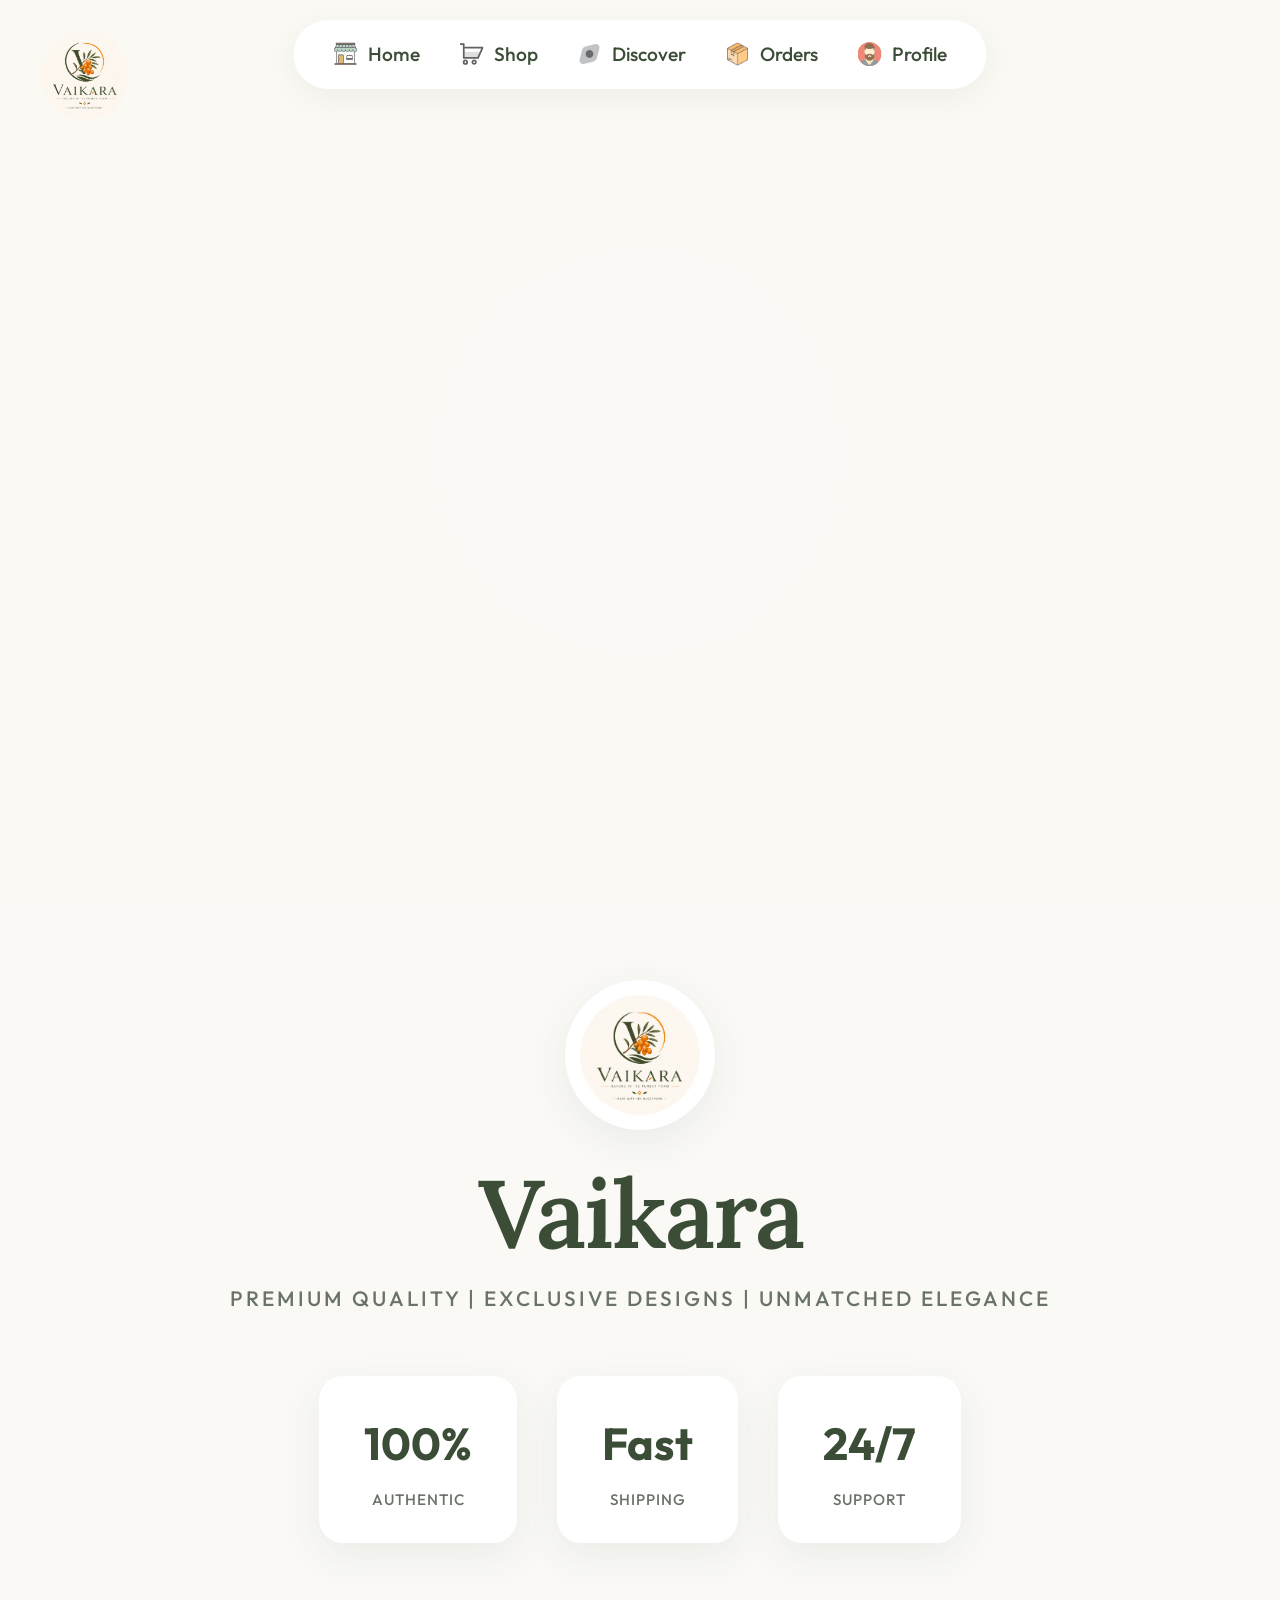
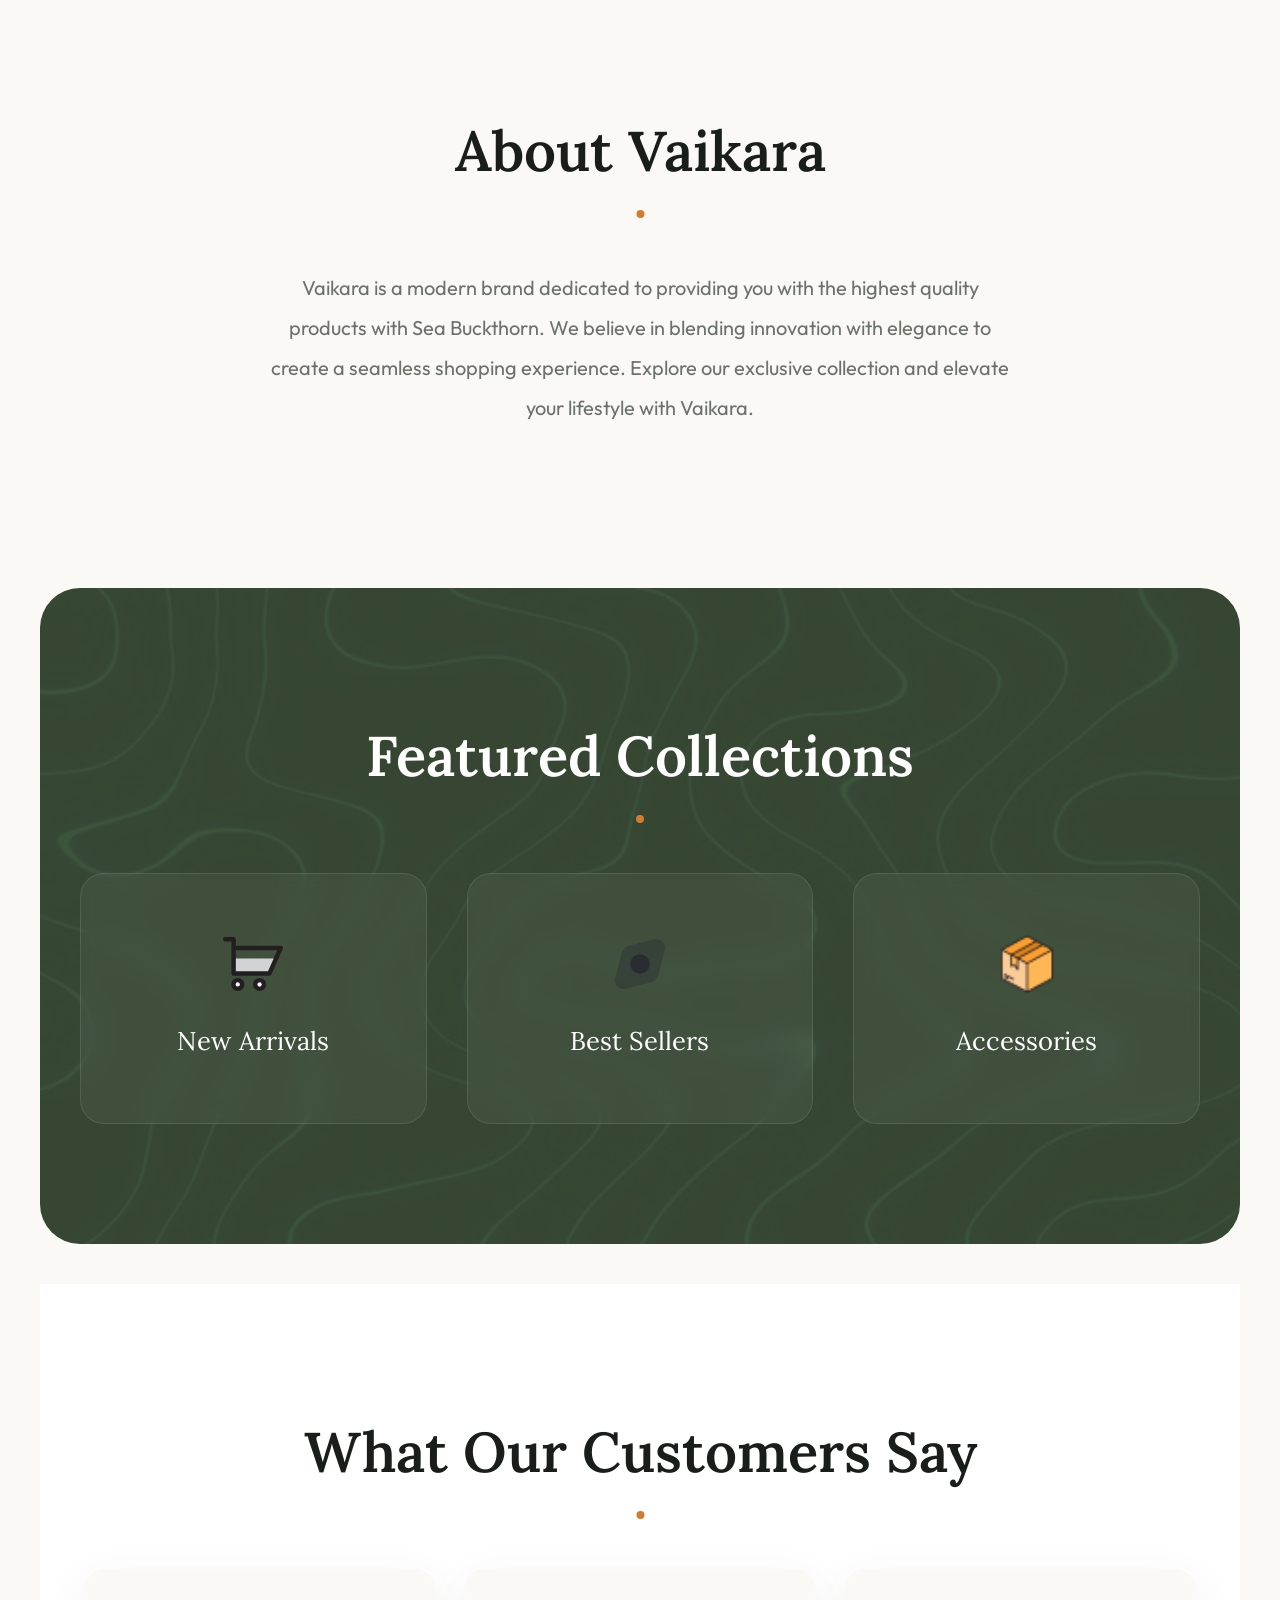
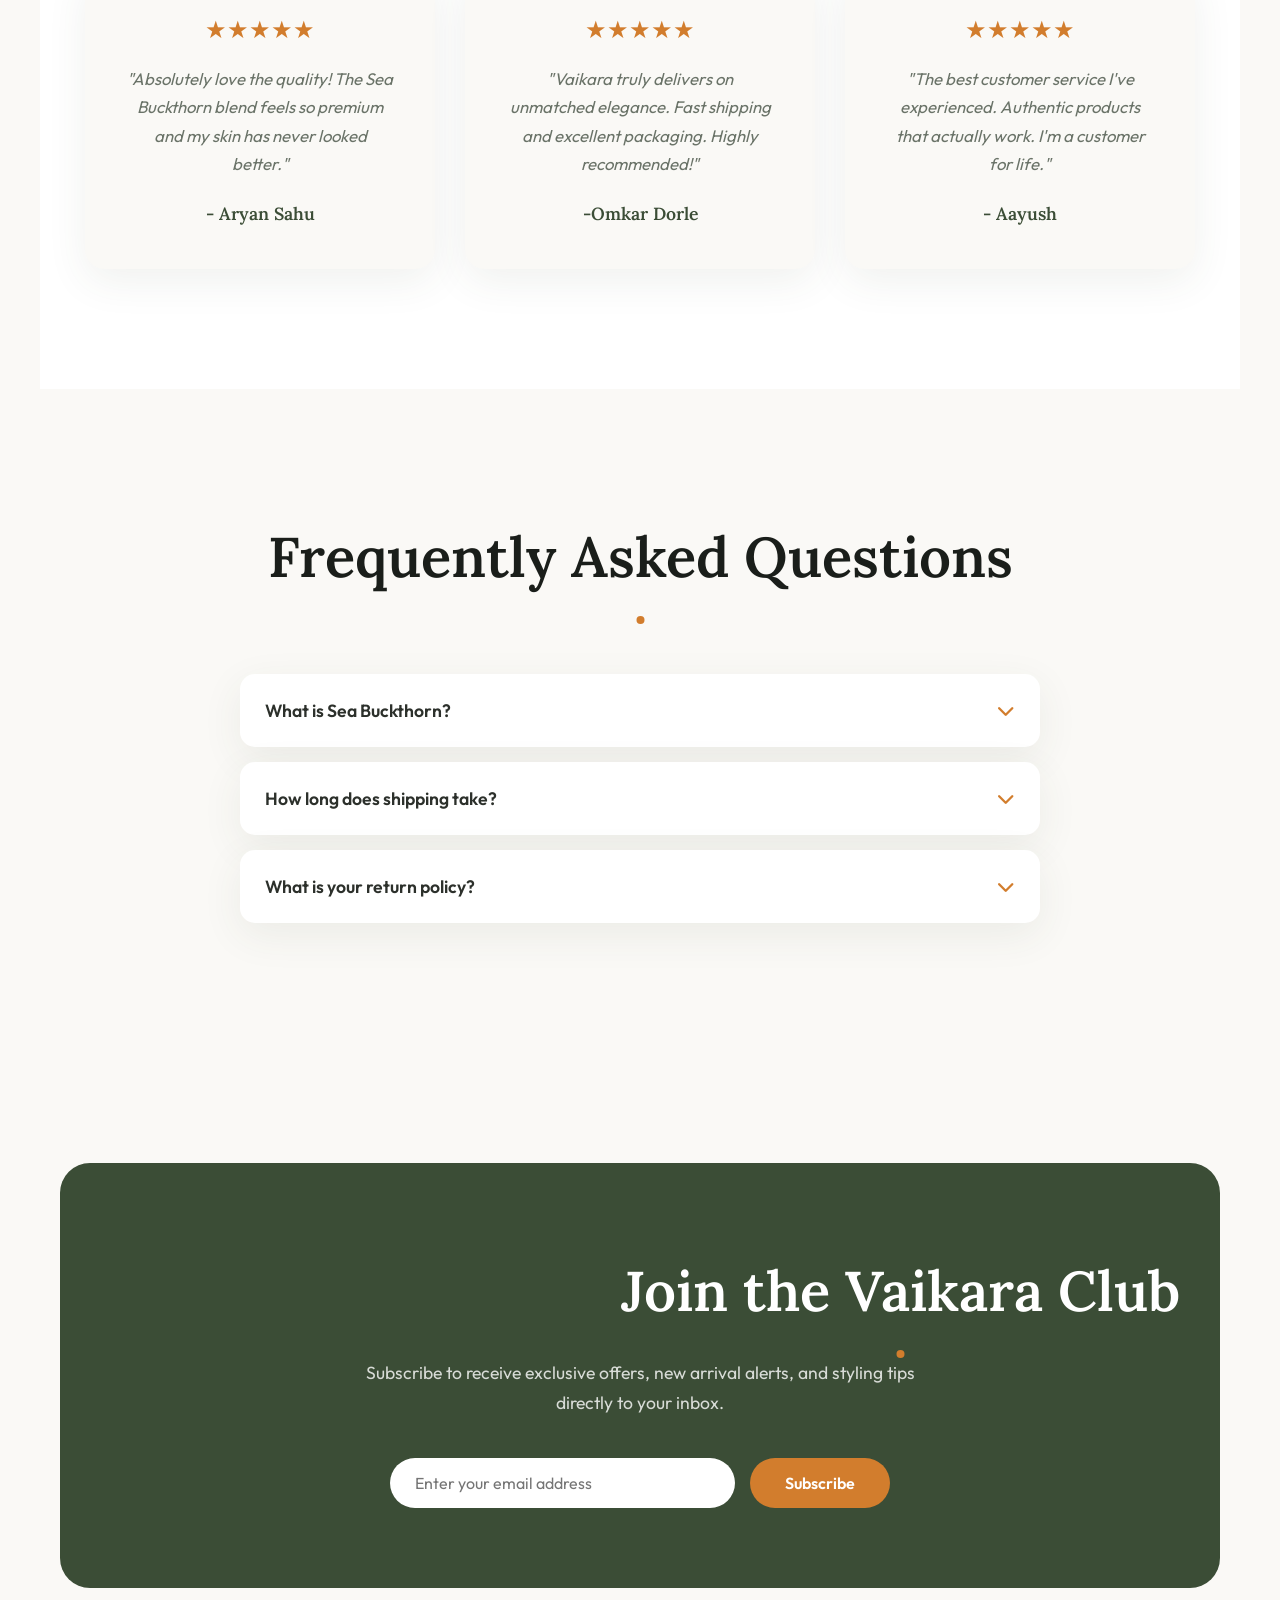
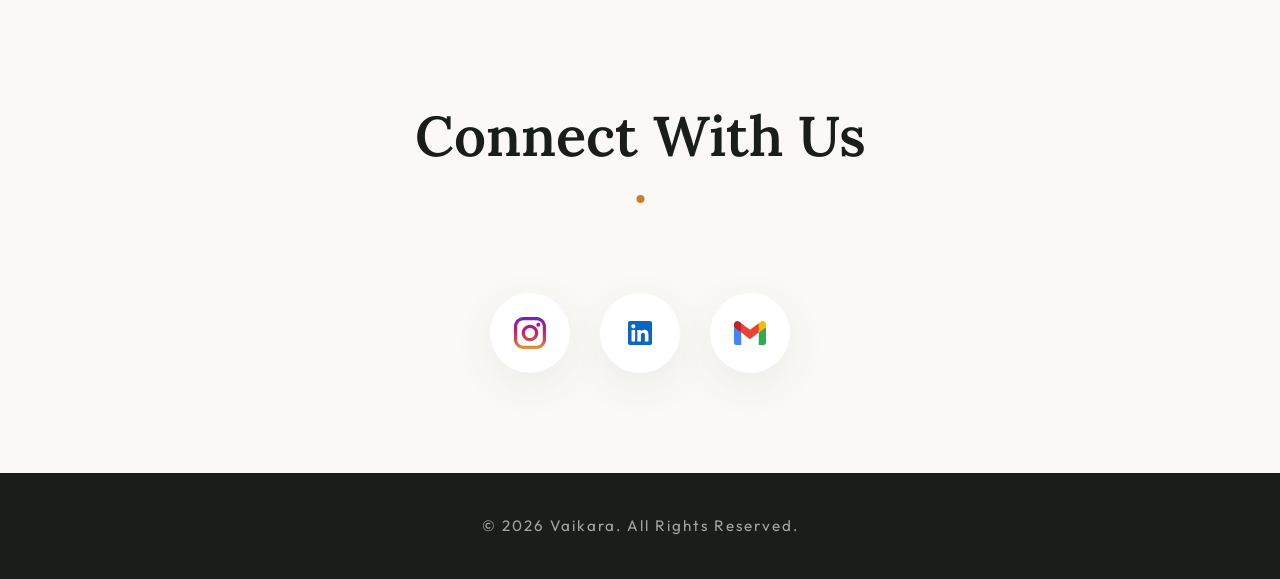
==== index.html @ f772a166 "Initial commit" ====
<!DOCTYPE html>
<html lang="en">

<head>
    <meta charset="UTF-8">
    <meta name="viewport" content="width=device-width, initial-scale=1.0">
    <title>Vaikara</title>
    <link rel="stylesheet" href="css/style2.css">
    <link rel="stylesheet" href="https://cdnjs.cloudflare.com/ajax/libs/font-awesome/6.5.1/css/all.min.css">
    <link rel="icon" type="image/png" href="assets/images/Vaikara.png">
</head>

<body>
    <div class="corner-logo">
        <a href="index.html"><img src="assets/images/Vaikara.png" alt="1n Logo"></a>
    </div>




    <header>
        <video src="assets/Video/Video1.mp4" class="header-bg" autoplay loop muted playsinline></video>
        <nav class="navbar">


            <ul class="nav-links">

                <li>
                    <a href="index.html">
                        <img src="assets/icons/shop2.svg" alt="Home">
                        <span>Home</span>
                    </a>
                </li>
                <li>
                    <a href="shop.html">
                        <img src="assets/icons/shop.svg" alt="Home">
                        <span>Shop</span>
                    </a>
                </li>
                <li>
                    <a href="assets/documents/project1.pdf" target="_blank">
                        <img src="assets/icons/discover.svg" alt="Home">
                        <span>Discover</span>
                    </a>
                </li>
                <li>
                    <a>
                        <img src="assets/icons/order.png" alt="Home">
                        <span>Orders</span>
                    </a>
                </li>
                <li>
                    <a>
                        <img src="assets/icons/Profile.svg" alt="Home">
                        <span>Profile</span>
                    </a>
                </li>


            </ul>

    </header>

    <section class="hero-content">
        <img src="assets/images/Vaikara.png" alt="Vaikara" class="profile-pic"
            style="border-radius: 0; padding: 10px; background: rgba(255,255,255,0.8);">

        <h1>Vaikara</h1>
        <p>Premium Quality | Exclusive Designs | Unmatched Elegance</p>
        <div class="stats">
            <div>
                <h3>100%</h3>
                <p>Authentic</p>
            </div>

            <div>
                <h3>Fast</h3>
                <p>Shipping</p>
            </div>

            <div>
                <h3>24/7</h3>
                <p>Support</p>
            </div>
        </div>
    </section>

    <!-- About Vaikara -->
    <section id="about">
        <h2>About Vaikara</h2>
        <p>
            Vaikara is a modern brand dedicated to providing you with the highest quality products with Sea Buckthorn.
            We believe in blending innovation with elegance to create a seamless shopping experience.
            Explore our exclusive collection and elevate your lifestyle with Vaikara.
        </p>
    </section>

    <!-- Featured Collections -->
    <section id="skills" class="skills-background">
        <img src="assets/images/li.jpg" alt="Vaikara Background" class="skills-bg">
        <h2>Featured Collections</h2>
        <div class="cards">
            <div class="card">
                <img src="assets/icons/shop.svg" alt="New Arrivals" style="width: 50px;">
                <span>New Arrivals</span>
            </div>

            <div class="card">
                <img src="assets/icons/discover.svg" alt="Best Sellers" style="width: 50px;">
                <span>Best Sellers</span>
            </div>

            <div class="card">
                <img src="assets/icons/order.png" alt="Accessories" style="width: 50px;">
                <span>Accessories</span>
            </div>
        </div>
    </section>

    <!-- Testimonials -->
    <section id="testimonials">
        <h2>What Our Customers Say</h2>
        <div class="testimonial-cards">
            <div class="testimonial-card">
                <div class="stars">★★★★★</div>
                <p>"Absolutely love the quality! The Sea Buckthorn blend feels so premium and my skin has never looked
                    better."</p>
                <h4>- Aryan Sahu</h4>
            </div>
            <div class="testimonial-card">
                <div class="stars">★★★★★</div>
                <p>"Vaikara truly delivers on unmatched elegance. Fast shipping and excellent packaging. Highly
                    recommended!"</p>
                <h4>-Omkar Dorle</h4>
            </div>
            <div class="testimonial-card">
                <div class="stars">★★★★★</div>
                <p>"The best customer service I've experienced. Authentic products that actually work. I'm a customer
                    for life."</p>
                <h4>- Aayush</h4>
            </div>
        </div>
    </section>

    <!-- FAQ -->
    <section id="faq">
        <h2>Frequently Asked Questions</h2>
        <div class="faq-container">
            <div class="faq-item">
                <button class="faq-question">What is Sea Buckthorn? <i class="fas fa-chevron-down"></i></button>
                <div class="faq-answer">
                    <p>Sea Buckthorn is a nutrient-rich berry known for its high vitamin C, E, and Omega fatty acids
                        content, making it excellent for skin and health.</p>
                </div>
            </div>
            <div class="faq-item">
                <button class="faq-question">How long does shipping take? <i class="fas fa-chevron-down"></i></button>
                <div class="faq-answer">
                    <p>We offer fast shipping worldwide. Domestic orders typically arrive within 3-5 business days,
                        while international orders take 7-14 days.</p>
                </div>
            </div>
            <div class="faq-item">
                <button class="faq-question">What is your return policy? <i class="fas fa-chevron-down"></i></button>
                <div class="faq-answer">
                    <p>We accept returns within 30 days of purchase for unopened and unused products. Please contact our
                        24/7 support for assistance.</p>
                </div>
            </div>
        </div>
    </section>

    <!-- Newsletter -->
    <section id="newsletter" class="newsletter-section">
        <div class="newsletter-box">
            <h2>Join the Vaikara Club</h2>
            <p>Subscribe to receive exclusive offers, new arrival alerts, and styling tips directly to your inbox.</p>
            <form class="newsletter-form" onsubmit="event.preventDefault(); alert('Thank you for subscribing!');">
                <input type="email" placeholder="Enter your email address" required>
                <button type="submit">Subscribe</button>
            </form>
        </div>
    </section>

    <!-- Contact -->
    <section id="contact">
        <h2>Connect With Us</h2>
        <div class="social-icons" style="margin-top: 20px;">
            <a href="https://www.instagram.com/arxan._.sahu" target="_blank">
                <img src="assets/icons/instagram.svg" alt="Instagram" class="social-icon">
            </a>

            <a href="https://www.linkedin.com/in/aryan-sahu-13952637b/" target="_blank">
                <img src="assets/icons/Linkedin.svg" alt="Linkedin" class="social-icon">
            </a>

            <a href="https://mail.google.com/mail/?view=cm&fs=1&to=lakhan9953@gmail.com" target="_blank">
                <img src="assets/icons/Gmail.svg" alt="Gmail" class="social-icon">
            </a>
        </div>
    </section>

    <footer>
        <p>© 2026 Vaikara. All Rights Reserved.</p>
    </footer>

    <script>
        document.querySelectorAll('.faq-question').forEach(button => {
            button.addEventListener('click', () => {
                const faqItem = button.parentElement;
                const answer = button.nextElementSibling;
                const isActive = faqItem.classList.contains('active');

                // Close all other FAQs
                document.querySelectorAll('.faq-item').forEach(item => {
                    item.classList.remove('active');
                    item.querySelector('.faq-answer').style.maxHeight = null;
                });

                if (!isActive) {
                    faqItem.classList.add('active');
                    answer.style.maxHeight = answer.scrollHeight + 'px';
                }
            });
        });
    </script>
</body>

</html>
---- css/style2.css ----
@import url('https://fonts.googleapis.com/css2?family=Lora:ital,wght@0,400;0,600;1,400&family=Outfit:wght@300;400;500;600;700&display=swap');

/* VAIKARA - PREMIUM MINIMALIST DESIGN */

:root {
    /* Color Palette */
    --clr-bg: #FAF9F6; /* Soft Linen */
    --clr-surface: #FFFFFF;
    --clr-dark: #1A1E1A; /* Deep Earthy Black */
    --clr-primary: #3B4D36; /* Olive Forest Green */
    --clr-accent: #D27D2D; /* Burnt Orange (Sea Buckthorn) */
    --clr-text-main: #2C302B;
    --clr-text-muted: #6A7368;
    
    /* Shadows & Transitions */
    --shadow-soft: 0 12px 40px rgba(59, 77, 54, 0.08);
    --shadow-hover: 0 20px 50px rgba(210, 125, 45, 0.15);
    --transition-smooth: all 0.5s cubic-bezier(0.25, 1, 0.5, 1);
}

* {
    margin: 0;
    padding: 0;
    box-sizing: border-box;
    scroll-behavior: smooth;
}

body {
    font-family: 'Outfit', sans-serif;
    background-color: var(--clr-bg);
    color: var(--clr-text-main);
    line-height: 1.7;
    overflow-x: hidden;
}

h1, h2, h3, h4 {
    font-family: 'Lora', serif;
    font-weight: 600;
    color: var(--clr-dark);
}

/* =========================================
   NAVIGATION BAR
   ========================================= */
.navbar {
    position: absolute;
    top: 20px;
    left: 50%;
    transform: translateX(-50%);
    width: fit-content;
    max-width: 95%;
    z-index: 1000;
    
    background: var(--clr-surface);
    
    border-radius: 50px;
    padding: 10px 40px;
    box-shadow: 0 8px 32px rgba(0, 0, 0, 0.05);
    
    display: flex;
    justify-content: center;
    transition: var(--transition-smooth);
}

.nav-links {
    list-style: none;
    display: flex;
    align-items: center;
    gap: 40px;
}

.nav-links a {
    display: flex;
    align-items: center;
    gap: 10px;
    text-decoration: none;
    color: var(--clr-primary);
    font-weight: 500;
    font-size: 1.2rem;
    position: relative;
    padding: 8px 0;
    transition: var(--transition-smooth);
}

.nav-links a img {
    width: 24px;
    height: 24px;
    opacity: 0.7;
    transition: var(--transition-smooth);
}

/* Simple Hover Effect */
.nav-links a:hover {
    opacity: 0.7;
}

.nav-links a:hover img {
    opacity: 1;
    transform: scale(1.1);
}

/* =========================================
   CORNER LOGO
   ========================================= */
.corner-logo {
    position: fixed;
    top: 30px;
    left: 40px;
    z-index: 1001;
}

.corner-logo img {
    width: 90px;
    transition: var(--transition-smooth);
}

.corner-logo:hover img {
    transform: rotate(5deg) scale(1.05);
}

/* =========================================
   HERO SECTION
   ========================================= */
header {
    position: relative;
    z-index: 1; /* Creates stacking context so video doesn't hide behind body background */
    min-height: 100vh;
    overflow: hidden;
}

.hero-content {
    display: flex;
    flex-direction: column;
    justify-content: center;
    align-items: center;
    text-align: center;
    padding: 80px 20px 40px;
}

.header-bg {
    position: absolute;
    top: 0;
    left: 0;
    width: 100%;
    height: 100%;
    object-fit: cover;
    z-index: -2;
    opacity: 1; /* Make video fully visible */
}

/* Gradient overlay for hero */
header::before {
    content: '';
    position: absolute;
    top: 0;
    left: 0;
    width: 100%;
    height: 100%;
    background: radial-gradient(circle at center, rgba(253, 249, 241, 0.1) 0%, rgba(253, 249, 241, 0.5) 100%);
    z-index: -1;
}

.profile-pic {
    width: 150px;
    height: 150px;
    object-fit: contain;
    border-radius: 50% !important;
    background: var(--clr-surface) !important;
    padding: 15px !important;
    margin-bottom: 30px;
    box-shadow: var(--shadow-soft);
    border: none;
    transition: var(--transition-smooth);
    animation: float 6s ease-in-out infinite;
}

@keyframes float {
    0% { transform: translateY(0px); }
    50% { transform: translateY(-10px); }
    100% { transform: translateY(0px); }
}

.hero-content h1 {
    font-size: clamp(3.5rem, 8vw, 6rem);
    letter-spacing: -2px;
    line-height: 1.1;
    color: var(--clr-primary);
    margin-bottom: 15px;
    text-transform: capitalize;
}

.hero-content h1 span {
    color: var(--clr-accent);
}

.hero-content p {
    font-family: 'Outfit', sans-serif;
    color: var(--clr-text-muted);
    font-size: clamp(1rem, 2vw, 1.3rem);
    letter-spacing: 3px;
    text-transform: uppercase;
    font-weight: 500;
    margin-bottom: 60px;
}

/* =========================================
   STATS
   ========================================= */
.stats {
    display: flex;
    justify-content: center;
    gap: 40px;
    flex-wrap: wrap;
    z-index: 10;
}

.stats div {
    background: var(--clr-surface);
    padding: 30px 45px;
    border-radius: 24px;
    min-width: 180px;
    text-align: center;
    box-shadow: var(--shadow-soft);
    transition: var(--transition-smooth);
    position: relative;
    overflow: hidden;
}

/* Accent line on hover */
.stats div::before {
    content: '';
    position: absolute;
    top: 0;
    left: 0;
    width: 100%;
    height: 4px;
    background: var(--clr-accent);
    transform: scaleX(0);
    transform-origin: left;
    transition: var(--transition-smooth);
}

.stats div:hover {
    transform: translateY(-10px);
    box-shadow: var(--shadow-hover);
}

.stats div:hover::before {
    transform: scaleX(1);
}

.stats h3 {
    color: var(--clr-primary);
    font-size: 2.8rem;
    font-family: 'Outfit', sans-serif;
    font-weight: 700;
    margin-bottom: 5px;
}

.stats p {
    font-size: 0.95rem;
    color: var(--clr-text-muted);
    letter-spacing: 1px;
    margin: 0;
}

/* =========================================
   GENERAL SECTIONS
   ========================================= */
section {
    max-width: 1200px;
    margin: 0 auto;
    padding: 120px 20px;
}

h2 {
    text-align: center;
    font-size: clamp(2.5rem, 5vw, 3.5rem);
    margin-bottom: 70px;
    position: relative;
    display: inline-block;
    left: 50%;
    transform: translateX(-50%);
}

/* Decorative dot under headings */
h2::after {
    content: '';
    position: absolute;
    bottom: -20px;
    left: 50%;
    transform: translateX(-50%);
    width: 8px;
    height: 8px;
    background-color: var(--clr-accent);
    border-radius: 50%;
}

#about p {
    text-align: center;
    max-width: 750px;
    margin: 0 auto;
    font-size: 1.25rem;
    line-height: 2;
    color: var(--clr-text-muted);
}

/* =========================================
   FEATURED COLLECTIONS (Cards)
   ========================================= */
.skills-background {
    position: relative;
    background: var(--clr-primary);
    border-radius: 40px;
    padding: 120px 40px;
    margin: 40px auto;
    color: var(--clr-surface);
    overflow: hidden;
}

.skills-bg {
    position: absolute;
    top: 0;
    left: 0;
    width: 100%;
    height: 100%;
    object-fit: cover;
    opacity: 0.1;
    mix-blend-mode: overlay;
}

.skills-background h2 {
    color: var(--clr-surface);
}

.skills-background h2::after {
    background-color: var(--clr-accent);
}

.cards {
    display: grid;
    grid-template-columns: repeat(auto-fit, minmax(280px, 1fr));
    gap: 40px;
    position: relative;
    z-index: 1;
}

.card {
    background: rgba(255, 255, 255, 0.05);
    border: 1px solid rgba(255, 255, 255, 0.1);
    backdrop-filter: blur(10px);
    -webkit-backdrop-filter: blur(10px);
    border-radius: 24px;
    padding: 60px 40px;
    display: flex;
    flex-direction: column;
    align-items: center;
    justify-content: center;
    gap: 25px;
    transition: var(--transition-smooth);
    cursor: pointer;
}

.card:hover {
    background: var(--clr-surface);
    transform: translateY(-15px);
    box-shadow: 0 25px 50px rgba(0,0,0,0.2);
}

.card img {
    width: 60px !important;
    height: 60px !important;
    object-fit: contain;
    transition: var(--transition-smooth);
}

.card:hover img {
    transform: scale(1.1);
}

.card span {
    font-family: 'Lora', serif;
    font-size: 1.6rem;
    color: var(--clr-surface);
    transition: var(--transition-smooth);
}

.card:hover span {
    color: var(--clr-primary);
}

/* =========================================
   CONTACT & SOCIALS
   ========================================= */
#contact {
    padding: 100px 20px;
}

.social-icons {
    display: flex;
    justify-content: center;
    gap: 30px;
    margin-top: 40px !important;
}

.social-icons a {
    display: flex;
    align-items: center;
    justify-content: center;
    width: 80px;
    height: 80px;
    border-radius: 50%;
    background: var(--clr-surface);
    box-shadow: var(--shadow-soft);
    transition: var(--transition-smooth);
    position: relative;
}

.social-icon {
    width: 32px !important;
    height: 32px !important;
    transition: var(--transition-smooth);
}

.social-icons a:hover {
    background: var(--clr-accent);
    transform: translateY(-10px) rotate(10deg);
    box-shadow: var(--shadow-hover);
}

.social-icons a:hover .social-icon {
    transform: scale(1.1);
}

/* =========================================
   TESTIMONIALS
   ========================================= */
#testimonials {
    background: var(--clr-surface);
}

.testimonial-cards {
    display: flex;
    justify-content: center;
    gap: 30px;
    flex-wrap: wrap;
}

.testimonial-card {
    background: var(--clr-bg);
    border-radius: 20px;
    padding: 40px;
    flex: 1;
    min-width: 280px;
    max-width: 350px;
    box-shadow: var(--shadow-soft);
    text-align: center;
    transition: var(--transition-smooth);
}

.testimonial-card:hover {
    transform: translateY(-10px);
    box-shadow: var(--shadow-hover);
}

.testimonial-card .stars {
    color: var(--clr-accent);
    font-size: 1.5rem;
    margin-bottom: 15px;
}

.testimonial-card p {
    font-size: 1.05rem;
    color: var(--clr-text-muted);
    font-style: italic;
    margin-bottom: 20px;
}

.testimonial-card h4 {
    color: var(--clr-primary);
    font-size: 1.1rem;
}

/* =========================================
   FAQ
   ========================================= */
.faq-container {
    max-width: 800px;
    margin: 0 auto;
    display: flex;
    flex-direction: column;
    gap: 15px;
}

.faq-item {
    background: var(--clr-surface);
    border-radius: 15px;
    box-shadow: var(--shadow-soft);
    overflow: hidden;
}

.faq-question {
    width: 100%;
    padding: 25px;
    display: flex;
    justify-content: space-between;
    align-items: center;
    background: none;
    border: none;
    font-size: 1.1rem;
    font-family: 'Outfit', sans-serif;
    font-weight: 600;
    color: var(--clr-text-main);
    cursor: pointer;
    text-align: left;
    transition: var(--transition-smooth);
}

.faq-question:hover {
    color: var(--clr-primary);
}

.faq-question i {
    transition: transform 0.3s ease;
    color: var(--clr-accent);
}

.faq-item.active .faq-question i {
    transform: rotate(180deg);
}

.faq-answer {
    max-height: 0;
    overflow: hidden;
    transition: max-height 0.3s ease;
}

.faq-answer p {
    padding: 0 25px 25px;
    margin: 0;
    color: var(--clr-text-muted);
}

/* =========================================
   NEWSLETTER
   ========================================= */
.newsletter-section {
    padding-bottom: 0;
}

.newsletter-box {
    background: var(--clr-primary);
    border-radius: 30px;
    padding: 80px 40px;
    text-align: center;
    color: var(--clr-surface);
}

.newsletter-box h2 {
    color: var(--clr-surface);
    margin-bottom: 20px;
}

.newsletter-box h2::after {
    background-color: var(--clr-accent);
}

.newsletter-box p {
    color: rgba(255, 255, 255, 0.8);
    font-size: 1.1rem;
    margin-bottom: 40px;
    max-width: 600px;
    margin-left: auto;
    margin-right: auto;
}

.newsletter-form {
    display: flex;
    justify-content: center;
    gap: 15px;
    max-width: 500px;
    margin: 0 auto;
    flex-wrap: wrap;
}

.newsletter-form input {
    flex: 1;
    min-width: 250px;
    padding: 15px 25px;
    border-radius: 50px;
    border: none;
    font-family: 'Outfit', sans-serif;
    font-size: 1rem;
    outline: none;
}

.newsletter-form button {
    padding: 15px 35px;
    border-radius: 50px;
    border: none;
    background: var(--clr-accent);
    color: var(--clr-surface);
    font-family: 'Outfit', sans-serif;
    font-weight: 600;
    font-size: 1rem;
    cursor: pointer;
    transition: var(--transition-smooth);
}

.newsletter-form button:hover {
    transform: translateY(-3px);
    box-shadow: 0 10px 20px rgba(210, 125, 45, 0.3);
}

/* =========================================
   FOOTER
   ========================================= */
footer {
    background: var(--clr-dark);
    color: rgba(255, 255, 255, 0.6);
    text-align: center;
    padding: 40px;
    font-size: 0.95rem;
    letter-spacing: 2px;
}

/* =========================================
   RESPONSIVE DESIGN
   ========================================= */
@media (max-width: 992px) {
    .navbar {
        width: 95%;
        padding: 12px 20px;
    }
    .nav-links { gap: 20px; }
}

@media (max-width: 768px) {
    .corner-logo {
        position: relative;
        top: 0; left: 0;
        margin: 20px auto;
        text-align: center;
        display: block;
    }
    
    .corner-logo img {
        width: 80px;
    }

    .navbar {
        position: absolute;
        bottom: 20px;
        top: auto;
        border-radius: 20px;
        width: calc(100% - 40px);
        padding: 15px;
    }

    .nav-links {
        justify-content: space-between;
        width: 100%;
        gap: 0;
    }
    
    .nav-links a {
        flex-direction: column;
        gap: 4px;
        font-size: 0.75rem;
    }
    
    header {
        padding-top: 60px;
    }
    
    .stats { gap: 20px; }
    
    .stats div {
        flex: 1 1 100%;
    }
    
    .skills-background {
        border-radius: 24px;
        padding: 80px 20px;
        margin: 20px 10px;
    }
    
    .card {
        padding: 40px 20px;
    }
}
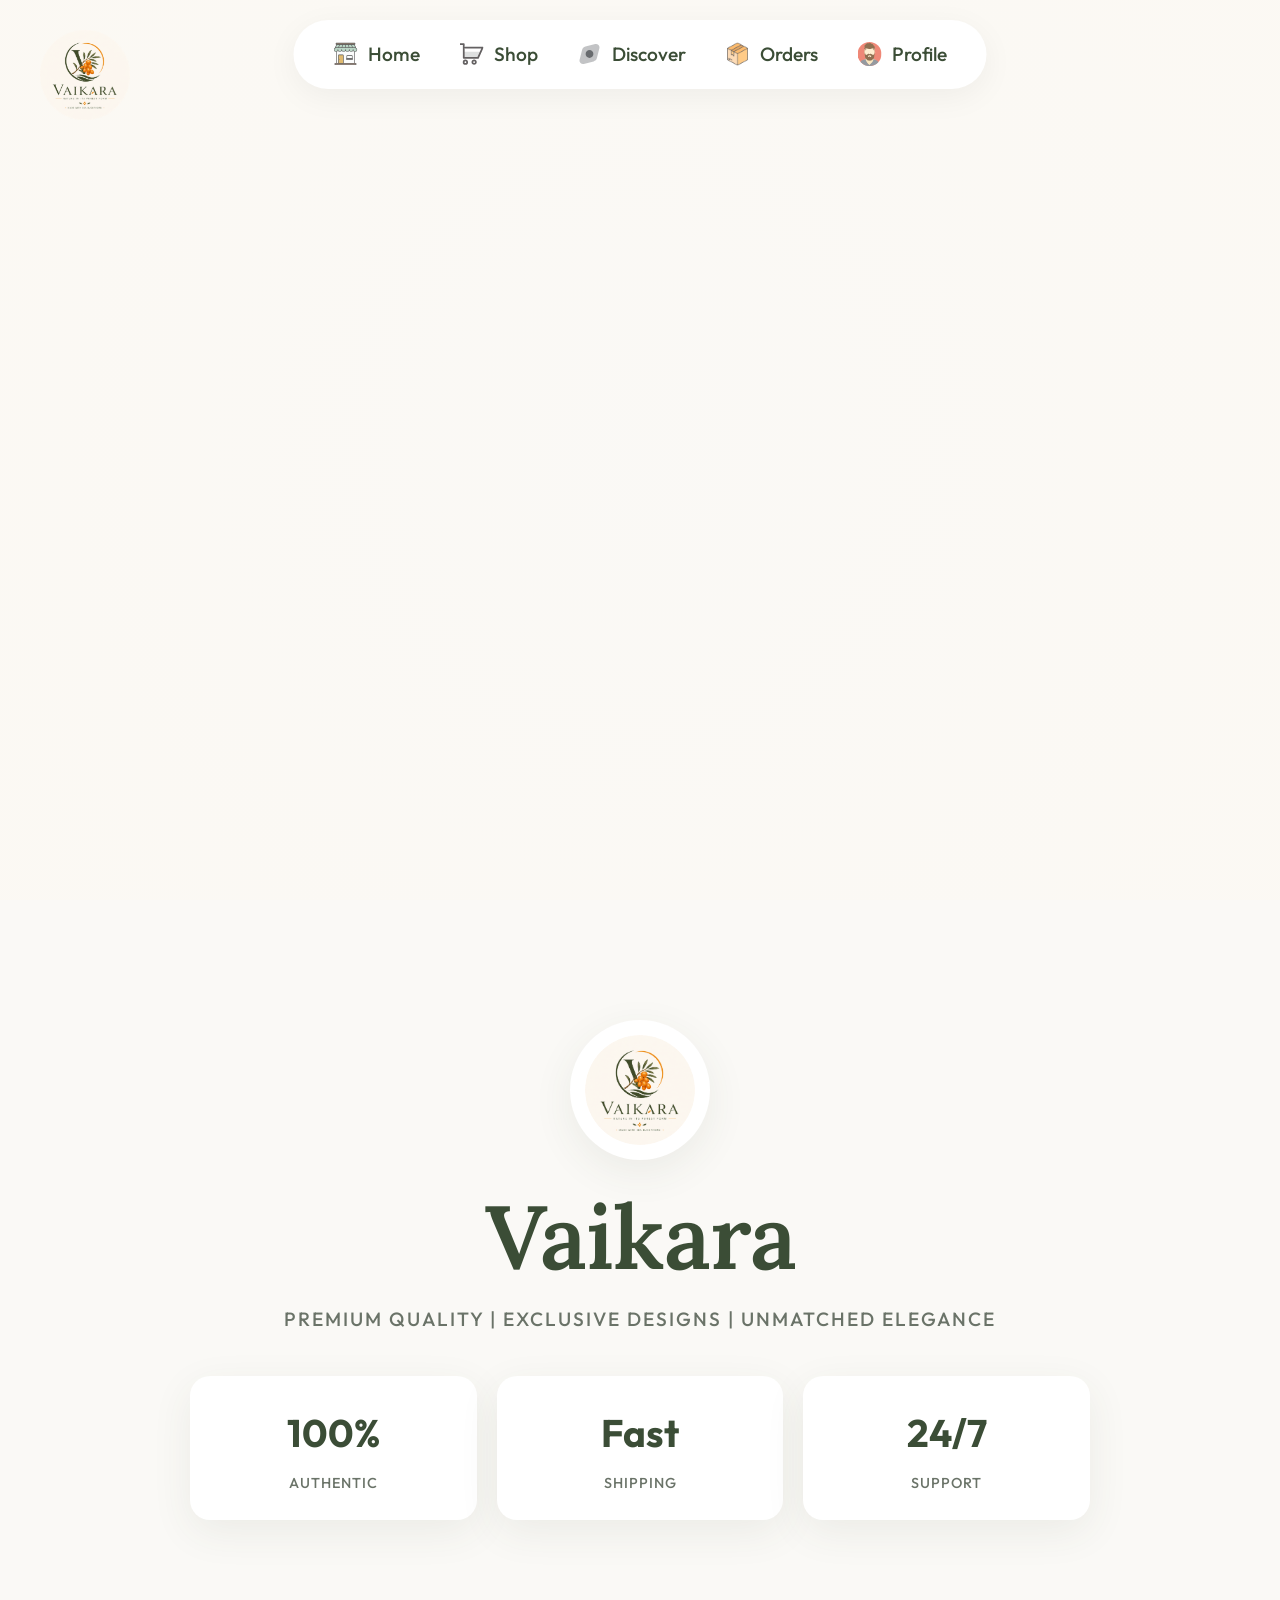
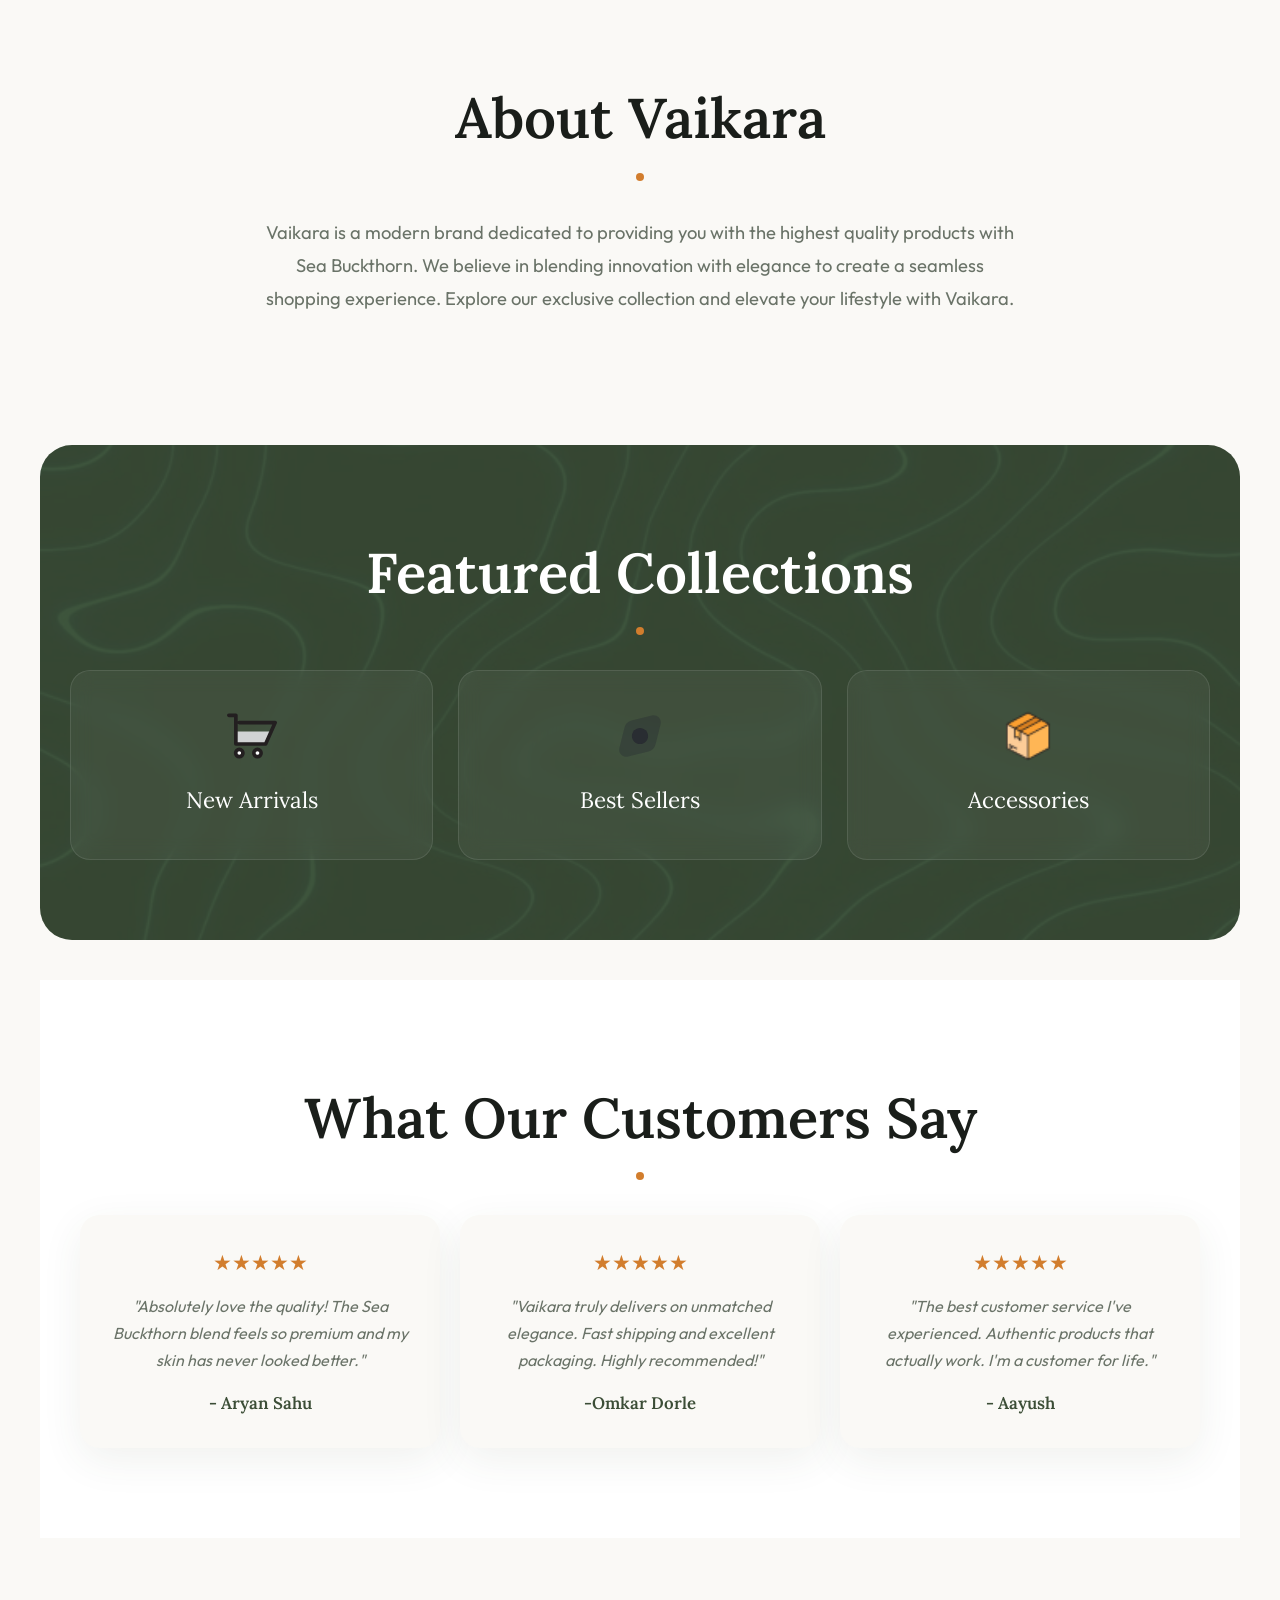
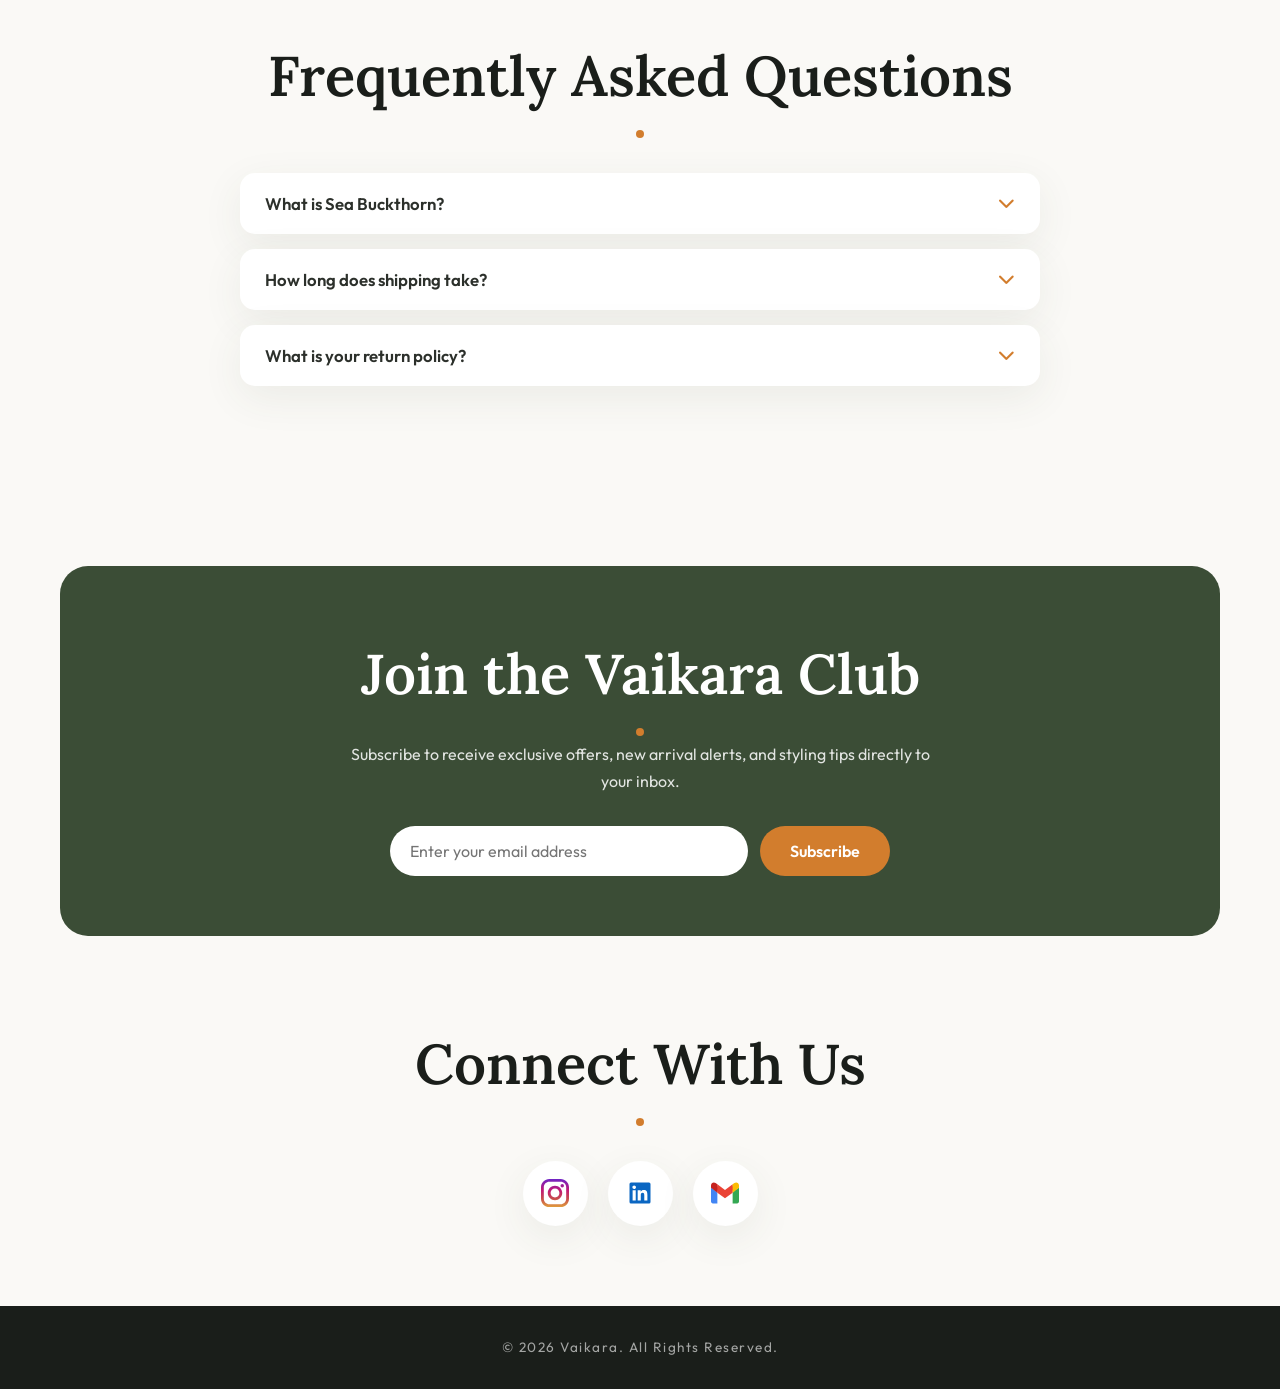
==== commit c271b8af: "Update index.html" ====
--- a/index.html
+++ b/index.html
@@ -5,7 +5,7 @@
     <meta charset="UTF-8">
     <meta name="viewport" content="width=device-width, initial-scale=1.0">
     <title>Vaikara</title>
-    <link rel="stylesheet" href="css/style2.css">
+    <link rel="stylesheet" href="css/style3.css">
     <link rel="stylesheet" href="https://cdnjs.cloudflare.com/ajax/libs/font-awesome/6.5.1/css/all.min.css">
     <link rel="icon" type="image/png" href="assets/images/Vaikara.png">
 </head>
@@ -226,4 +226,4 @@
     </script>
 </body>
 
-</html>+</html>
--- a/css/style3.css
+++ b/css/style3.css
@@ -0,0 +1,743 @@
+@import url('https://fonts.googleapis.com/css2?family=Lora:ital,wght@0,400;0,600;1,400&family=Outfit:wght@300;400;500;600;700&display=swap');
+
+/* VAIKARA - PREMIUM MINIMALIST DESIGN */
+
+:root {
+    /* Color Palette */
+    --clr-bg: #FAF9F6; /* Soft Linen */
+    --clr-surface: #FFFFFF;
+    --clr-dark: #1A1E1A; /* Deep Earthy Black */
+    --clr-primary: #3B4D36; /* Olive Forest Green */
+    --clr-accent: #D27D2D; /* Burnt Orange (Sea Buckthorn) */
+    --clr-text-main: #2C302B;
+    --clr-text-muted: #6A7368;
+    
+    /* Shadows & Transitions */
+    --shadow-soft: 0 12px 40px rgba(59, 77, 54, 0.08);
+    --shadow-hover: 0 20px 50px rgba(210, 125, 45, 0.15);
+    --transition-smooth: all 0.5s cubic-bezier(0.25, 1, 0.5, 1);
+}
+
+* {
+    margin: 0;
+    padding: 0;
+    box-sizing: border-box;
+    scroll-behavior: smooth;
+}
+
+body {
+    font-family: 'Outfit', sans-serif;
+    background-color: var(--clr-bg);
+    color: var(--clr-text-main);
+    line-height: 1.7;
+    overflow-x: hidden;
+}
+
+h1, h2, h3, h4 {
+    font-family: 'Lora', serif;
+    font-weight: 600;
+    color: var(--clr-dark);
+}
+
+/* =========================================
+   NAVIGATION BAR
+   ========================================= */
+.navbar {
+    position: absolute;
+    top: 20px;
+    left: 50%;
+    transform: translateX(-50%);
+    width: fit-content;
+    max-width: 95%;
+    z-index: 1000;
+    background: var(--clr-surface);
+    border-radius: 50px;
+    padding: 10px 40px;
+    box-shadow: 0 8px 32px rgba(0, 0, 0, 0.05);
+    display: flex;
+    justify-content: center;
+    transition: var(--transition-smooth);
+}
+
+.nav-links {
+    list-style: none;
+    display: flex;
+    align-items: center;
+    gap: 40px;
+}
+
+.nav-links a {
+    display: flex;
+    align-items: center;
+    gap: 10px;
+    text-decoration: none;
+    color: var(--clr-primary);
+    font-weight: 500;
+    font-size: 1.2rem;
+    position: relative;
+    padding: 8px 0;
+    transition: var(--transition-smooth);
+}
+
+.nav-links a img {
+    width: 24px;
+    height: 24px;
+    opacity: 0.7;
+    transition: var(--transition-smooth);
+}
+
+.nav-links a:hover {
+    opacity: 0.7;
+}
+
+.nav-links a:hover img {
+    opacity: 1;
+    transform: scale(1.1);
+}
+
+/* =========================================
+   CORNER LOGO
+   ========================================= */
+.corner-logo {
+    position: fixed;
+    top: 30px;
+    left: 40px;
+    z-index: 1001;
+}
+
+.corner-logo img {
+    width: 90px;
+    height: auto;
+    transition: var(--transition-smooth);
+}
+
+.corner-logo:hover img {
+    transform: rotate(5deg) scale(1.05);
+}
+
+/* =========================================
+   HERO SECTION
+   ========================================= */
+header {
+    position: relative;
+    z-index: 1;
+    min-height: 100vh;
+    min-height: 100dvh;
+    overflow: hidden;
+}
+
+.hero-content {
+    display: flex;
+    flex-direction: column;
+    justify-content: center;
+    align-items: center;
+    text-align: center;
+    padding: 120px 20px 60px;
+}
+
+.header-bg {
+    position: absolute;
+    top: 0;
+    left: 0;
+    width: 100%;
+    height: 100%;
+    object-fit: cover;
+    z-index: -2;
+    opacity: 1;
+}
+
+header::before {
+    content: '';
+    position: absolute;
+    top: 0;
+    left: 0;
+    width: 100%;
+    height: 100%;
+    background: radial-gradient(circle at center, rgba(253, 249, 241, 0.1) 0%, rgba(253, 249, 241, 0.5) 100%);
+    z-index: -1;
+}
+
+.profile-pic {
+    width: 140px;
+    height: 140px;
+    object-fit: contain;
+    border-radius: 50% !important;
+    background: var(--clr-surface) !important;
+    padding: 15px !important;
+    margin-bottom: 25px;
+    box-shadow: var(--shadow-soft);
+    border: none;
+    transition: var(--transition-smooth);
+    animation: float 6s ease-in-out infinite;
+}
+
+@keyframes float {
+    0% { transform: translateY(0px); }
+    50% { transform: translateY(-10px); }
+    100% { transform: translateY(0px); }
+}
+
+.hero-content h1 {
+    font-size: clamp(2.2rem, 7vw, 6rem);
+    letter-spacing: -1px;
+    line-height: 1.15;
+    color: var(--clr-primary);
+    margin-bottom: 15px;
+    text-transform: capitalize;
+}
+
+.hero-content h1 span {
+    color: var(--clr-accent);
+}
+
+.hero-content p {
+    font-family: 'Outfit', sans-serif;
+    color: var(--clr-text-muted);
+    font-size: clamp(0.85rem, 2vw, 1.2rem);
+    letter-spacing: 2px;
+    text-transform: uppercase;
+    font-weight: 500;
+    margin-bottom: 40px;
+}
+
+/* =========================================
+   STATS
+   ========================================= */
+.stats {
+    display: flex;
+    justify-content: center;
+    gap: 20px;
+    flex-wrap: wrap;
+    z-index: 10;
+    width: 100%;
+    max-width: 900px;
+}
+
+.stats div {
+    background: var(--clr-surface);
+    padding: 25px 35px;
+    border-radius: 20px;
+    flex: 1 1 200px;
+    text-align: center;
+    box-shadow: var(--shadow-soft);
+    transition: var(--transition-smooth);
+    position: relative;
+    overflow: hidden;
+}
+
+.stats div::before {
+    content: '';
+    position: absolute;
+    top: 0;
+    left: 0;
+    width: 100%;
+    height: 4px;
+    background: var(--clr-accent);
+    transform: scaleX(0);
+    transform-origin: left;
+    transition: var(--transition-smooth);
+}
+
+.stats div:hover {
+    transform: translateY(-8px);
+    box-shadow: var(--shadow-hover);
+}
+
+.stats div:hover::before {
+    transform: scaleX(1);
+}
+
+.stats h3 {
+    color: var(--clr-primary);
+    font-size: 2.4rem;
+    font-family: 'Outfit', sans-serif;
+    font-weight: 700;
+    margin-bottom: 5px;
+}
+
+.stats p {
+    font-size: 0.9rem;
+    color: var(--clr-text-muted);
+    letter-spacing: 1px;
+    margin: 0;
+}
+
+/* =========================================
+   GENERAL SECTIONS & HEADINGS
+   ========================================= */
+section {
+    max-width: 1200px;
+    margin: 0 auto;
+    padding: 90px 20px;
+}
+
+h2 {
+    text-align: center;
+    font-size: clamp(2rem, 5vw, 3.5rem);
+    margin: 0 auto 50px;
+    display: table;
+    position: relative;
+}
+
+h2::after {
+    content: '';
+    position: absolute;
+    bottom: -15px;
+    left: 50%;
+    transform: translateX(-50%);
+    width: 8px;
+    height: 8px;
+    background-color: var(--clr-accent);
+    border-radius: 50%;
+}
+
+#about p {
+    text-align: center;
+    max-width: 750px;
+    margin: 0 auto;
+    font-size: 1.15rem;
+    line-height: 1.8;
+    color: var(--clr-text-muted);
+}
+
+/* =========================================
+   FEATURED COLLECTIONS
+   ========================================= */
+.skills-background {
+    position: relative;
+    background: var(--clr-primary);
+    border-radius: 32px;
+    padding: 80px 30px;
+    margin: 40px auto;
+    color: var(--clr-surface);
+    overflow: hidden;
+}
+
+.skills-bg {
+    position: absolute;
+    top: 0;
+    left: 0;
+    width: 100%;
+    height: 100%;
+    object-fit: cover;
+    opacity: 0.1;
+    mix-blend-mode: overlay;
+}
+
+.skills-background h2 {
+    color: var(--clr-surface);
+}
+
+.skills-background h2::after {
+    background-color: var(--clr-accent);
+}
+
+.cards {
+    display: grid;
+    grid-template-columns: repeat(auto-fit, minmax(240px, 1fr));
+    gap: 25px;
+    position: relative;
+    z-index: 1;
+}
+
+.card {
+    background: rgba(255, 255, 255, 0.05);
+    border: 1px solid rgba(255, 255, 255, 0.1);
+    backdrop-filter: blur(10px);
+    -webkit-backdrop-filter: blur(10px);
+    border-radius: 20px;
+    padding: 40px 25px;
+    display: flex;
+    flex-direction: column;
+    align-items: center;
+    justify-content: center;
+    gap: 20px;
+    transition: var(--transition-smooth);
+    cursor: pointer;
+}
+
+.card:hover {
+    background: var(--clr-surface);
+    transform: translateY(-10px);
+    box-shadow: 0 20px 40px rgba(0,0,0,0.2);
+}
+
+.card img {
+    width: 50px !important;
+    height: 50px !important;
+    object-fit: contain;
+    transition: var(--transition-smooth);
+}
+
+.card:hover img {
+    transform: scale(1.1);
+}
+
+.card span {
+    font-family: 'Lora', serif;
+    font-size: 1.4rem;
+    color: var(--clr-surface);
+    transition: var(--transition-smooth);
+}
+
+.card:hover span {
+    color: var(--clr-primary);
+}
+
+/* =========================================
+   CONTACT & SOCIALS
+   ========================================= */
+#contact {
+    padding: 80px 20px;
+}
+
+.social-icons {
+    display: flex;
+    justify-content: center;
+    gap: 20px;
+    margin-top: 30px !important;
+    flex-wrap: wrap;
+}
+
+.social-icons a {
+    display: flex;
+    align-items: center;
+    justify-content: center;
+    width: 65px;
+    height: 65px;
+    border-radius: 50%;
+    background: var(--clr-surface);
+    box-shadow: var(--shadow-soft);
+    transition: var(--transition-smooth);
+}
+
+.social-icon {
+    width: 28px !important;
+    height: 28px !important;
+    transition: var(--transition-smooth);
+}
+
+.social-icons a:hover {
+    background: var(--clr-accent);
+    transform: translateY(-6px) rotate(8deg);
+    box-shadow: var(--shadow-hover);
+}
+
+/* =========================================
+   TESTIMONIALS
+   ========================================= */
+#testimonials {
+    background: var(--clr-surface);
+}
+
+.testimonial-cards {
+    display: flex;
+    justify-content: center;
+    gap: 20px;
+    flex-wrap: wrap;
+}
+
+.testimonial-card {
+    background: var(--clr-bg);
+    border-radius: 20px;
+    padding: 30px;
+    flex: 1 1 280px;
+    max-width: 360px;
+    box-shadow: var(--shadow-soft);
+    text-align: center;
+    transition: var(--transition-smooth);
+}
+
+.testimonial-card:hover {
+    transform: translateY(-8px);
+    box-shadow: var(--shadow-hover);
+}
+
+.testimonial-card .stars {
+    color: var(--clr-accent);
+    font-size: 1.3rem;
+    margin-bottom: 12px;
+}
+
+.testimonial-card p {
+    font-size: 1rem;
+    color: var(--clr-text-muted);
+    font-style: italic;
+    margin-bottom: 15px;
+}
+
+.testimonial-card h4 {
+    color: var(--clr-primary);
+    font-size: 1.05rem;
+}
+
+/* =========================================
+   FAQ
+   ========================================= */
+.faq-container {
+    max-width: 800px;
+    margin: 0 auto;
+    display: flex;
+    flex-direction: column;
+    gap: 15px;
+}
+
+.faq-item {
+    background: var(--clr-surface);
+    border-radius: 15px;
+    box-shadow: var(--shadow-soft);
+    overflow: hidden;
+}
+
+.faq-question {
+    width: 100%;
+    padding: 20px 25px;
+    display: flex;
+    justify-content: space-between;
+    align-items: center;
+    background: none;
+    border: none;
+    font-size: 1.05rem;
+    font-family: 'Outfit', sans-serif;
+    font-weight: 600;
+    color: var(--clr-text-main);
+    cursor: pointer;
+    text-align: left;
+    transition: var(--transition-smooth);
+}
+
+.faq-question:hover {
+    color: var(--clr-primary);
+}
+
+.faq-question i {
+    transition: transform 0.3s ease;
+    color: var(--clr-accent);
+}
+
+.faq-item.active .faq-question i {
+    transform: rotate(180deg);
+}
+
+.faq-answer {
+    max-height: 0;
+    overflow: hidden;
+    transition: max-height 0.4s cubic-bezier(0, 1, 0, 1);
+}
+
+/* FIX: Accordion Expansion */
+.faq-item.active .faq-answer {
+    max-height: 500px;
+    transition: max-height 0.4s ease-in-out;
+}
+
+.faq-answer p {
+    padding: 0 25px 20px;
+    margin: 0;
+    color: var(--clr-text-muted);
+    font-size: 0.98rem;
+}
+
+/* =========================================
+   NEWSLETTER
+   ========================================= */
+.newsletter-section {
+    padding-bottom: 0;
+}
+
+.newsletter-box {
+    background: var(--clr-primary);
+    border-radius: 28px;
+    padding: 60px 25px;
+    text-align: center;
+    color: var(--clr-surface);
+}
+
+.newsletter-box h2 {
+    color: var(--clr-surface);
+    margin-bottom: 20px;
+}
+
+.newsletter-box h2::after {
+    background-color: var(--clr-accent);
+}
+
+.newsletter-box p {
+    color: rgba(255, 255, 255, 0.85);
+    font-size: 1rem;
+    margin-bottom: 30px;
+    max-width: 600px;
+    margin-left: auto;
+    margin-right: auto;
+}
+
+.newsletter-form {
+    display: flex;
+    justify-content: center;
+    gap: 12px;
+    max-width: 500px;
+    margin: 0 auto;
+    flex-wrap: wrap;
+}
+
+.newsletter-form input {
+    flex: 1 1 220px;
+    width: 100%;
+    min-width: 0;
+    padding: 15px 20px;
+    border-radius: 50px;
+    border: none;
+    font-family: 'Outfit', sans-serif;
+    font-size: 1rem;
+    outline: none;
+}
+
+.newsletter-form button {
+    padding: 15px 30px;
+    border-radius: 50px;
+    border: none;
+    background: var(--clr-accent);
+    color: var(--clr-surface);
+    font-family: 'Outfit', sans-serif;
+    font-weight: 600;
+    font-size: 1rem;
+    cursor: pointer;
+    transition: var(--transition-smooth);
+}
+
+.newsletter-form button:hover {
+    transform: translateY(-2px);
+    box-shadow: 0 10px 20px rgba(210, 125, 45, 0.3);
+}
+
+/* =========================================
+   FOOTER
+   ========================================= */
+footer {
+    background: var(--clr-dark);
+    color: rgba(255, 255, 255, 0.6);
+    text-align: center;
+    padding: 30px 20px;
+    font-size: 0.85rem;
+    letter-spacing: 1.5px;
+}
+
+/* =========================================
+   RESPONSIVE DESIGN (MOBILE OPTIMIZATIONS)
+   ========================================= */
+@media (max-width: 992px) {
+    .navbar {
+        width: 90%;
+        padding: 10px 25px;
+    }
+    .nav-links { gap: 25px; }
+}
+
+@media (max-width: 768px) {
+    /* Corner Logo Mobile Positioning */
+    .corner-logo {
+        position: absolute;
+        top: 20px;
+        left: 50%;
+        transform: translateX(-50%);
+        margin: 0;
+        z-index: 999;
+    }
+    
+    .corner-logo img {
+        width: 70px;
+    }
+
+    .corner-logo:hover img {
+        transform: none;
+    }
+
+    /* Fixed App-Style Bottom Navigation */
+    .navbar {
+        position: fixed;
+        bottom: 15px;
+        top: auto;
+        left: 50%;
+        transform: translateX(-50%);
+        border-radius: 30px;
+        width: calc(100% - 30px);
+        max-width: 450px;
+        padding: 10px 20px;
+        box-shadow: 0 10px 30px rgba(0, 0, 0, 0.15);
+        background: rgba(255, 255, 255, 0.95);
+        backdrop-filter: blur(12px);
+        -webkit-backdrop-filter: blur(12px);
+    }
+
+    .nav-links {
+        justify-content: space-around;
+        width: 100%;
+        gap: 0;
+    }
+    
+    .nav-links a {
+        flex-direction: column;
+        gap: 4px;
+        font-size: 0.7rem;
+        padding: 2px 0;
+    }
+
+    .nav-links a img {
+        width: 20px;
+        height: 20px;
+    }
+    
+    /* Layout & Section Adjustments */
+    section {
+        padding: 60px 15px;
+    }
+
+    .hero-content {
+        padding-top: 100px;
+        padding-bottom: 40px;
+    }
+
+    .profile-pic {
+        width: 110px;
+        height: 110px;
+        padding: 10px !important;
+        margin-bottom: 20px;
+    }
+    
+    .stats { 
+        gap: 12px; 
+    }
+    
+    .stats div {
+        flex: 1 1 100%;
+        padding: 20px;
+        border-radius: 16px;
+    }
+    
+    .skills-background {
+        border-radius: 20px;
+        padding: 50px 15px;
+        margin: 20px 0;
+    }
+
+    .cards {
+        grid-template-columns: 1fr;
+    }
+    
+    .card {
+        padding: 30px 20px;
+    }
+
+    .newsletter-box {
+        padding: 40px 20px;
+        border-radius: 20px;
+    }
+
+    .newsletter-form button {
+        width: 100%;
+    }
+
+    footer {
+        padding-bottom: 90px; /* Space so fixed bottom navbar doesn't cover footer text */
+    }
+}
